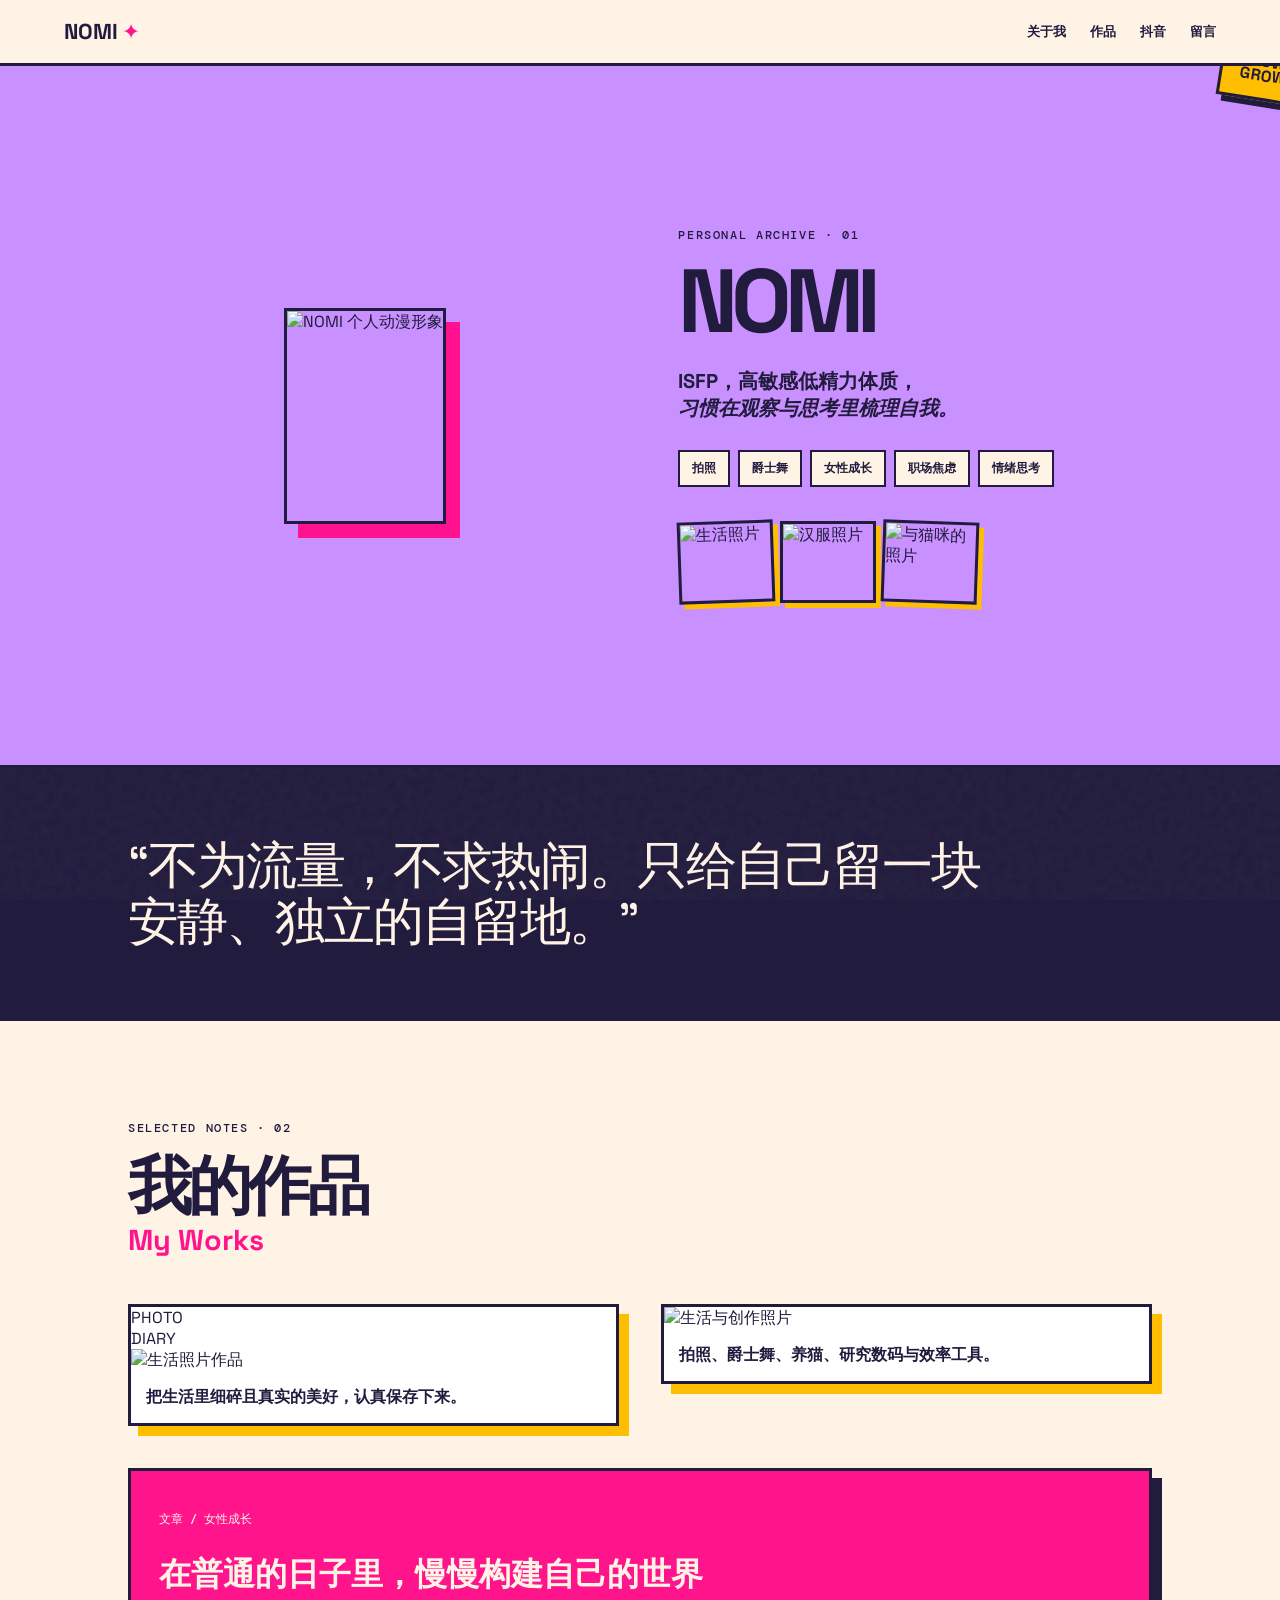
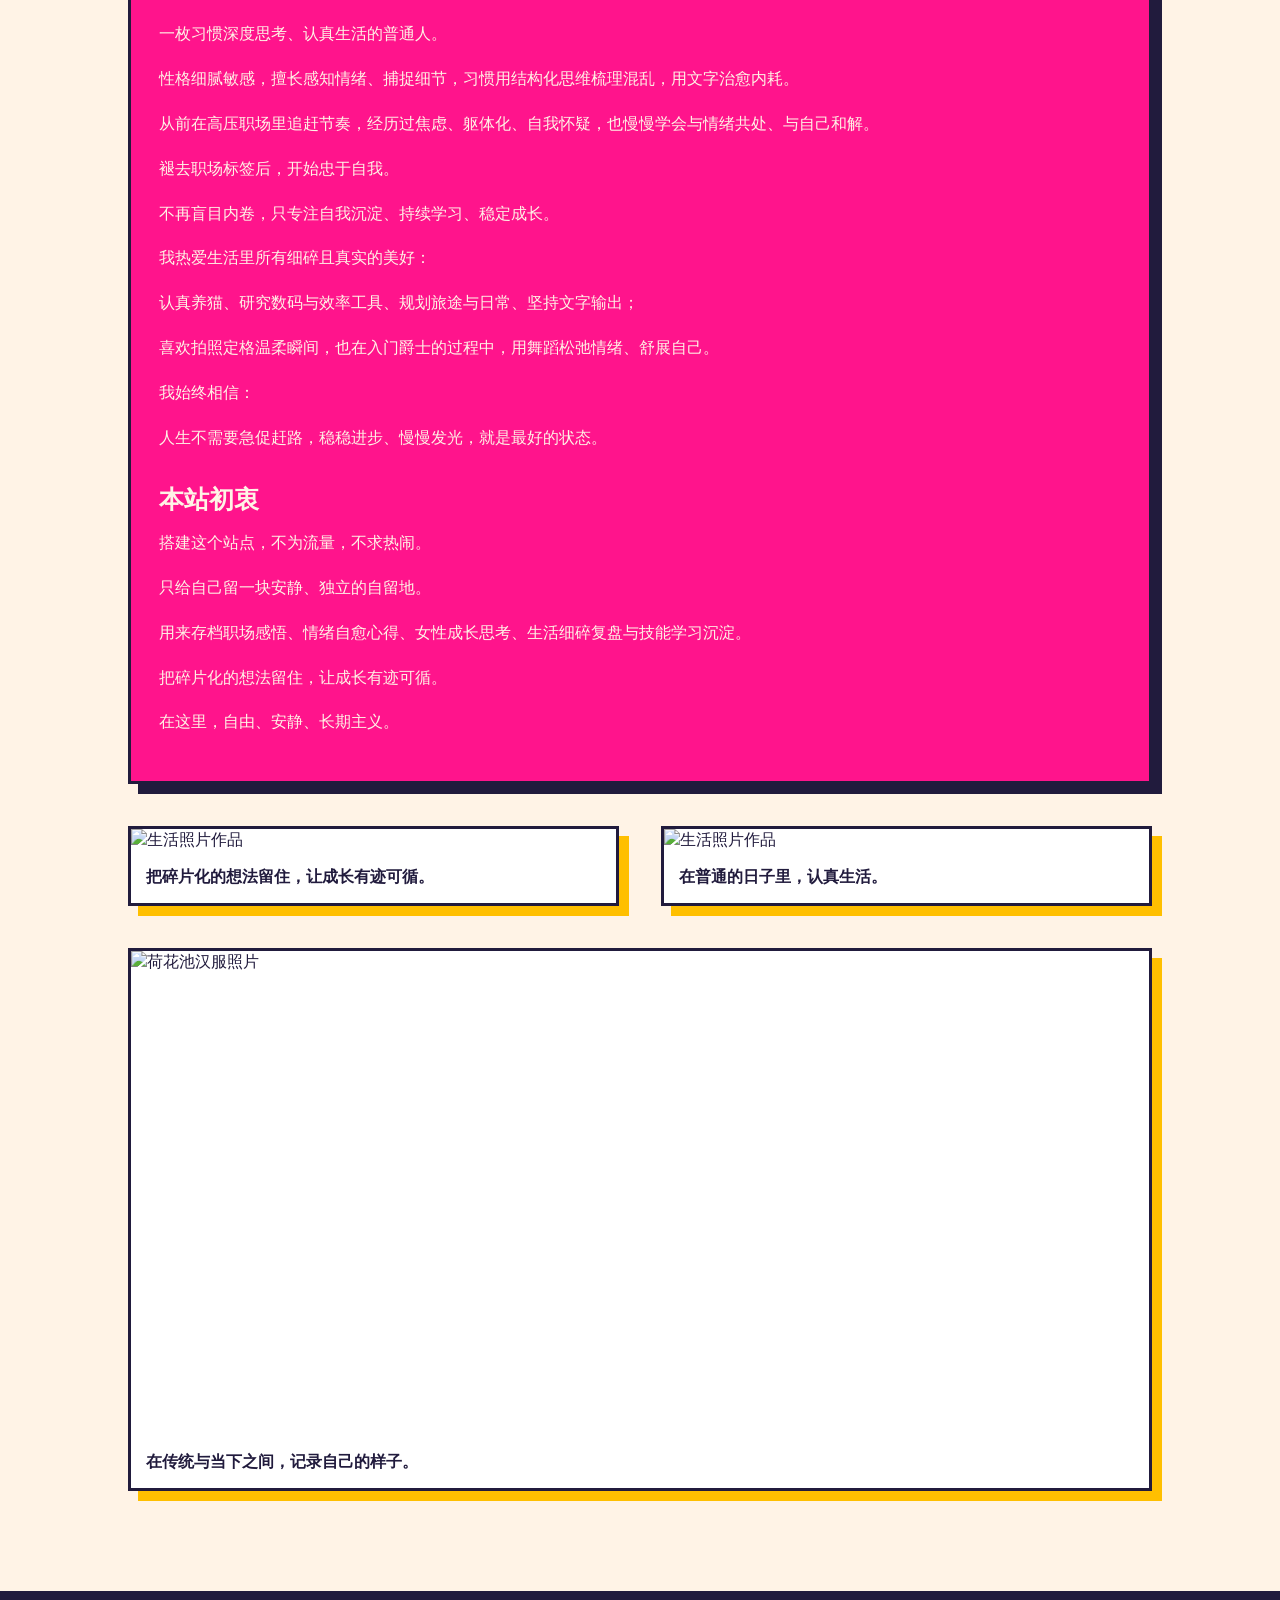
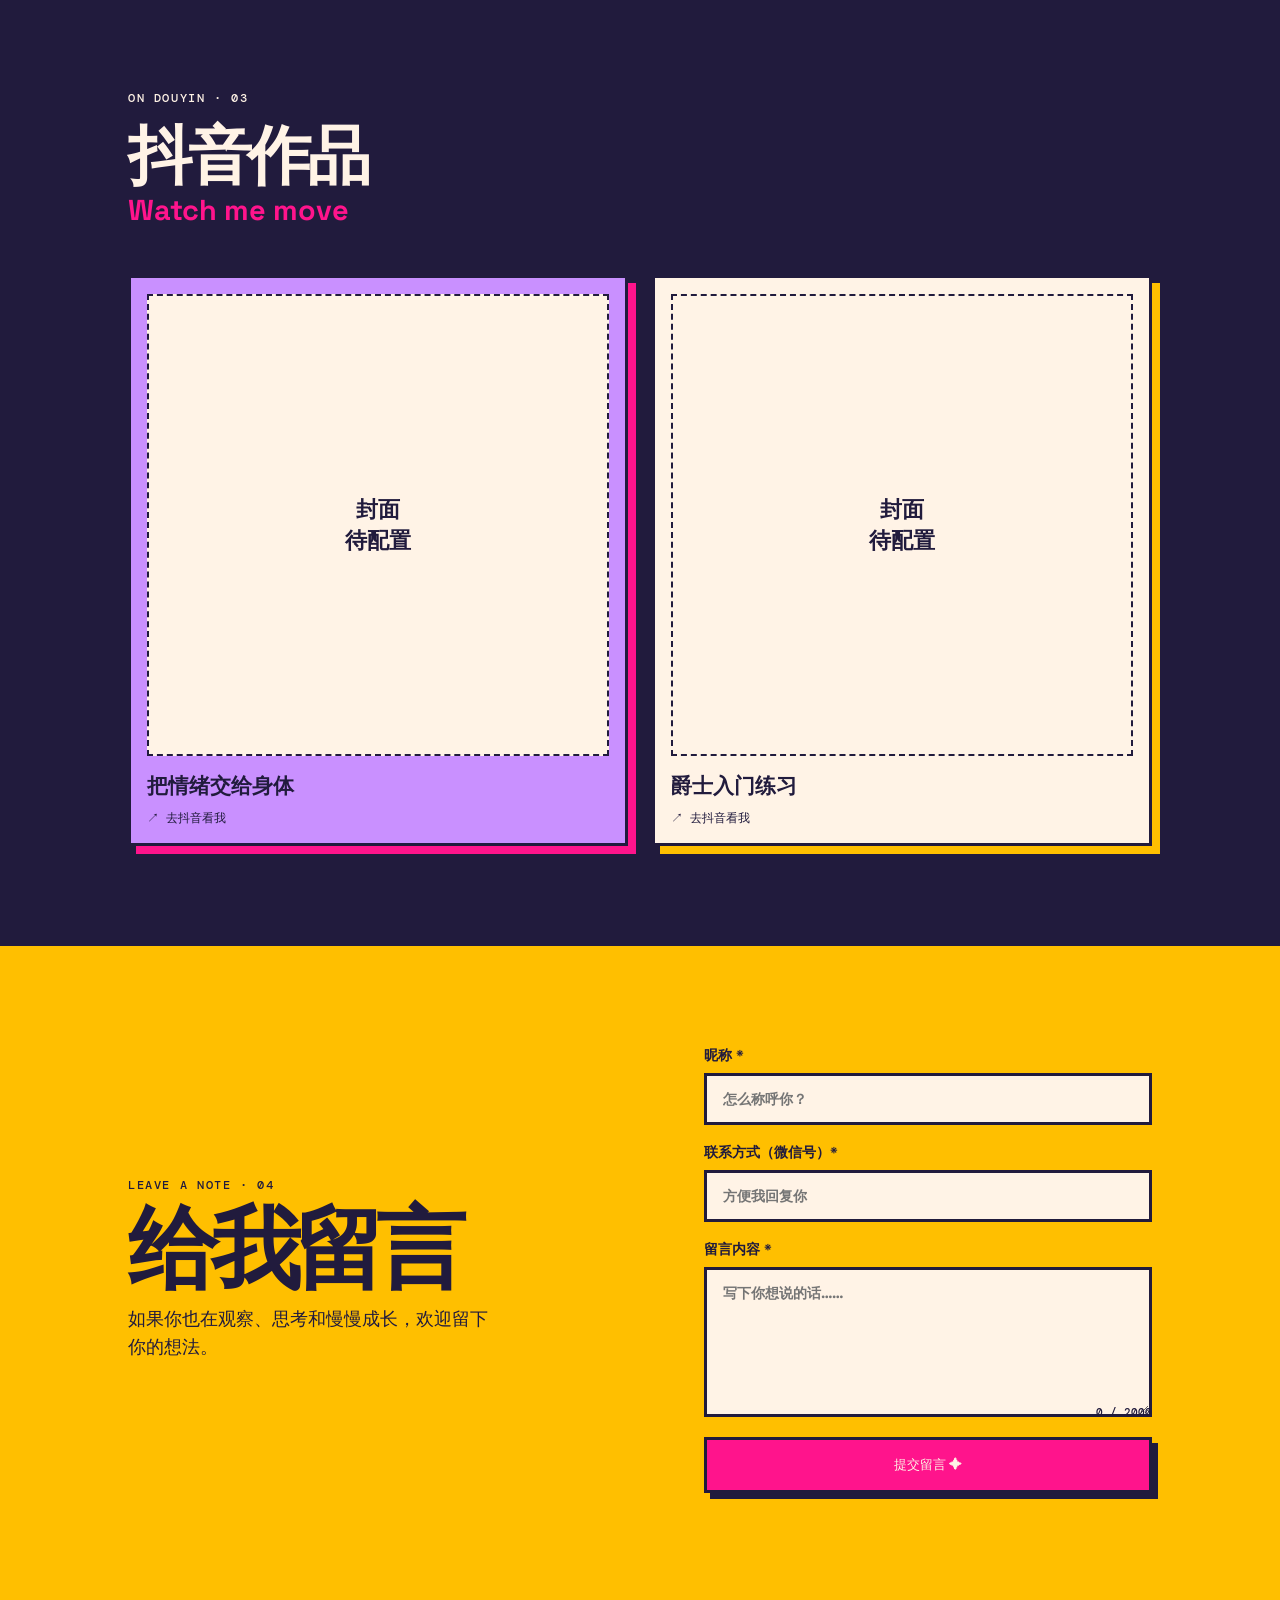
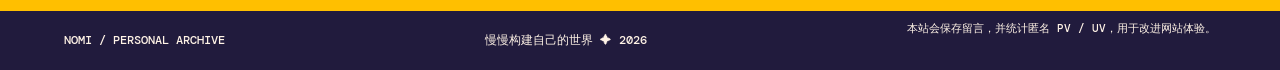
==== src/index.html @ 4211c1fb "feat: complete NOMI site MVP and Supabase dashboard" ====
<!doctype html><html lang="zh-CN"><head><meta charset="UTF-8"><meta name="viewport" content="width=device-width,initial-scale=1"><title>NOMI · 慢慢构建自己的世界</title><meta name="description" content="NOMI 的个人作品与思考存档。"><link rel="stylesheet" href="./style.css"></head><body><div class="noise"></div><header class="topbar"><a class="logo" href="#top">NOMI<span>✦</span></a><nav><a href="#about">关于我</a><a href="#works">作品</a><a href="#douyin">抖音</a><a href="#contact">留言</a></nav></header><main id="top"><section class="hero" id="about"><div class="hero-art"><div class="burst">SLOW<br>GROW</div><img src="./assets/ip-nomi.jpg" alt="NOMI 个人动漫形象"></div><div class="hero-copy"><p class="eyebrow">PERSONAL ARCHIVE · 01</p><h1>NOMI</h1><p class="lead">ISFP，高敏感低精力体质，<br><em>习惯在观察与思考里梳理自我。</em></p><div class="chips"><span>拍照</span><span>爵士舞</span><span>女性成长</span><span>职场焦虑</span><span>情绪思考</span></div><div class="hero-collage"><img src="./assets/new-1.jpg" alt="生活照片"><img src="./assets/hero-photo-2.png" alt="汉服照片"><img src="./assets/new-3.jpg" loading="lazy" alt="与猫咪的照片"></div></div></section><section class="manifesto"><p>“不为流量，不求热闹。只给自己留一块安静、独立的自留地。”</p></section><section id="works" class="section"><div class="section-head"><p class="eyebrow">SELECTED NOTES · 02</p><h2>我的作品 <span>My Works</span></h2></div><div class="work-stream"><article class="photo-card"><div class="sticker">PHOTO<br>DIARY</div><img src="./assets/word-works/image1.jpeg" loading="lazy" loading="lazy" alt="生活照片作品"><p class="caption">把生活里细碎且真实的美好，认真保存下来。</p></article><article class="photo-card offset"><img src="./assets/word-works/image2.jpeg" loading="lazy" alt="生活与创作照片"><p class="caption">拍照、爵士舞、养猫、研究数码与效率工具。</p></article><article class="essay-card"><p class="essay-tag">文章 / 女性成长</p><h3>在普通的日子里，慢慢构建自己的世界</h3><p>一枚习惯深度思考、认真生活的普通人。</p><p>性格细腻敏感，擅长感知情绪、捕捉细节，习惯用结构化思维梳理混乱，用文字治愈内耗。</p><p>从前在高压职场里追赶节奏，经历过焦虑、躯体化、自我怀疑，也慢慢学会与情绪共处、与自己和解。</p><p>褪去职场标签后，开始忠于自我。</p><p>不再盲目内卷，只专注自我沉淀、持续学习、稳定成长。</p><p>我热爱生活里所有细碎且真实的美好：</p><p>认真养猫、研究数码与效率工具、规划旅途与日常、坚持文字输出；</p><p>喜欢拍照定格温柔瞬间，也在入门爵士的过程中，用舞蹈松弛情绪、舒展自己。</p><p>我始终相信：</p><p>人生不需要急促赶路，稳稳进步、慢慢发光，就是最好的状态。</p><h3 class="subheading">本站初衷</h3><p>搭建这个站点，不为流量，不求热闹。</p><p>只给自己留一块安静、独立的自留地。</p><p>用来存档职场感悟、情绪自愈心得、女性成长思考、生活细碎复盘与技能学习沉淀。</p><p>把碎片化的想法留住，让成长有迹可循。</p><p>在这里，自由、安静、长期主义。</p></article><article class="photo-card"><img src="./assets/word-works/image3.jpeg" alt="生活照片作品"><p class="caption">把碎片化的想法留住，让成长有迹可循。</p></article><article class="photo-card offset"><img src="./assets/word-works/image4.jpeg" alt="生活照片作品"><p class="caption">在普通的日子里，认真生活。</p></article><article class="photo-card full-photo"><img src="./assets/hanfu-lotus.jpg" loading="lazy" alt="荷花池汉服照片"><p class="caption">在传统与当下之间，记录自己的样子。</p></article></div></section><section id="douyin" class="section dark-section"><div class="section-head"><p class="eyebrow">ON DOUYIN · 03</p><h2>抖音作品 <span>Watch me move</span></h2></div><div class="douyin-grid"><a class="douyin-card" target="_blank" rel="noreferrer" href="https://www.douyin.com/user/MS4wLjABAAAA7CBclYMzZYaWXAc4nEXGgOgxKrZz8ZyP8JRMrBO0W92dmc6gz2c_M6yRT-xk51Pf?from_tab_name=main"><div class="douyin-placeholder">封面<br>待配置</div><b>把情绪交给身体</b><span>↗ 去抖音看我</span></a><a class="douyin-card pink" target="_blank" rel="noreferrer" href="https://www.douyin.com/user/MS4wLjABAAAA7CBclYMzZYaWXAc4nEXGgOgxKrZz8ZyP8JRMrBO0W92dmc6gz2c_M6yRT-xk51Pf?from_tab_name=main"><div class="douyin-placeholder">封面<br>待配置</div><b>爵士入门练习</b><span>↗ 去抖音看我</span></a></div></section><section id="contact" class="section contact"><div><p class="eyebrow">LEAVE A NOTE · 04</p><h2>给我留言</h2><p>如果你也在观察、思考和慢慢成长，欢迎留下你的想法。</p></div><form id="message-form" data-web3forms-key="63459677-7651-4aaa-8403-f41878eff39a" novalidate><label>昵称 *<input name="name" maxlength="30" required placeholder="怎么称呼你？"></label><label>联系方式（微信号）*<input name="wechat" maxlength="50" required placeholder="方便我回复你"></label><label>留言内容 *<textarea name="message" maxlength="2000" required placeholder="写下你想说的话……"></textarea><small><span id="count">0</span> / 2000</small></label><button type="submit">提交留言 <span>✦</span></button><p id="form-status" role="status" aria-live="polite"></p></form></section></main><footer><span>NOMI / PERSONAL ARCHIVE</span><span>慢慢构建自己的世界 ✦ 2026</span><small>本站会保存留言，并统计匿名 PV / UV，用于改进网站体验。</small></footer><script type="module" src="./app.js"></script></body></html>
---- src/style.css ----
@import url('https://fonts.googleapis.com/css2?family=DM+Mono:wght@400;500&family=Space+Grotesk:wght@400;500;700&display=swap');:root{--ink:#211b3d;--lav:#c990ff;--cream:#fff3e6;--pink:#ff148c;--yellow:#ffbf00;--line:3px solid var(--ink)}*{box-sizing:border-box}html{scroll-behavior:smooth}body{margin:0;background:var(--cream);color:var(--ink);font-family:'Space Grotesk',system-ui,sans-serif}.noise{position:fixed;inset:0;pointer-events:none;opacity:.05;background-image:url("data:image/svg+xml,%3Csvg viewBox='0 0 120 120' xmlns='http://www.w3.org/2000/svg'%3E%3Cfilter id='n'%3E%3CfeTurbulence type='fractalNoise' baseFrequency='.9' numOctaves='4' stitchTiles='stitch'/%3E%3C/filter%3E%3Crect width='100%25' height='100%25' filter='url(%23n)'/%3E%3C/svg%3E")}.topbar{position:sticky;top:0;z-index:5;display:flex;justify-content:space-between;align-items:center;padding:18px 5vw;background:var(--cream);border-bottom:var(--line)}.logo{font-weight:700;font-size:1.35rem;color:var(--ink);text-decoration:none}.logo span{color:var(--pink);margin-left:4px}.topbar nav{display:flex;gap:24px}.topbar nav a{color:var(--ink);text-decoration:none;font-size:.8rem;text-transform:uppercase;font-weight:700}.hero{position:relative;min-height:78vh;display:grid;grid-template-columns:minmax(280px,1fr) minmax(300px,1fr);gap:6vw;align-items:center;padding:8vw 10vw;background:var(--lav);border-bottom:var(--line);overflow:hidden}.hero-art{position:static;max-width:470px;margin:auto}.hero-art img{display:block;width:100%;aspect-ratio:3/4;object-fit:cover;border:var(--line);box-shadow:14px 14px 0 var(--pink);filter:saturate(1.05)}.burst{position:absolute;top:-28px;right:-28px;z-index:1;background:var(--yellow);border:var(--line);padding:14px 18px;font-weight:700;line-height:.9;transform:rotate(9deg);box-shadow:6px 6px 0 var(--ink)}.hero-copy{max-width:560px}.hero-copy h1{font-size:clamp(2.35rem,5vw,4.8rem)}.eyebrow{font:500 .72rem 'DM Mono',monospace;letter-spacing:.14em;margin:0 0 18px}.hero h1{font-size:clamp(3rem,7vw,6.5rem);line-height:.9;margin:0 0 26px;letter-spacing:-.08em}.hero h1 em{font-style:normal;color:var(--pink);text-shadow:3px 3px var(--ink)}.lead{font-size:1.25rem;font-weight:700}.hero-copy>p:not(.eyebrow):not(.lead){font-size:1.05rem;line-height:1.8;max-width:48ch}.chips{display:flex;flex-wrap:wrap;gap:8px;margin-top:28px}.chips span{padding:8px 12px;border:2px solid var(--ink);background:var(--cream);font-size:.78rem;font-weight:700}.manifesto{padding:70px 10vw;background:var(--ink);color:var(--cream);font-size:clamp(1.7rem,4vw,3.7rem);line-height:1.1;letter-spacing:-.04em}.manifesto p{max-width:900px;margin:0}.section{padding:100px 10vw}.section-head h2{font-size:clamp(2.3rem,5vw,5rem);line-height:1;margin:0 0 50px;letter-spacing:-.07em}.section-head h2 span{display:block;color:var(--pink);font-size:.45em;letter-spacing:0;margin-top:8px}.work-stream{display:grid;grid-template-columns:1fr 1fr;gap:42px;align-items:start}.photo-card,.essay-card{border:var(--line);background:#fff;box-shadow:10px 10px 0 var(--yellow)}.photo-card img{width:100%;display:block;max-height:620px;object-fit:cover}.caption{padding:15px;margin:0;font-weight:700}.essay-card{grid-column:1 / -1;padding:28px;background:var(--pink);color:var(--cream);box-shadow:10px 10px 0 var(--ink)}.essay-tag{font:500 .75rem 'DM Mono',monospace}.essay-card h3{font-size:2rem;line-height:1;margin:30px 0}.essay-card p:not(.essay-tag){line-height:1.8}.offset{grid-column:2}.dark-section{background:var(--ink);color:var(--cream)}.dark-section .section-head h2{color:var(--cream)}.douyin-grid{display:grid;grid-template-columns:repeat(2,1fr);gap:24px}.douyin-card{display:block;text-decoration:none;color:var(--ink);background:var(--lav);border:var(--line);padding:16px;box-shadow:8px 8px 0 var(--pink)}.douyin-card.pink{background:var(--cream);box-shadow:8px 8px 0 var(--yellow)}.douyin-card img{width:100%;aspect-ratio:1;object-fit:cover;display:block;border:2px solid var(--ink);margin-bottom:16px}.douyin-placeholder{aspect-ratio:1;display:grid;place-items:center;text-align:center;background:var(--cream);border:2px dashed var(--ink);margin-bottom:16px;font:700 1.4rem "DM Mono",monospace;color:var(--ink)}.douyin-card b,.douyin-card span{display:block}.douyin-card b{font-size:1.3rem}.douyin-card span{margin-top:10px;font:500 .75rem 'DM Mono',monospace}.contact{display:grid;grid-template-columns:1fr 1fr;gap:10vw;background:var(--yellow);align-items:center;min-height:620px}.contact h2{font-size:clamp(3rem,7vw,7rem);line-height:.85;letter-spacing:-.08em;margin:0}.contact p:not(.eyebrow){font-size:1.1rem;line-height:1.6;max-width:34ch}form{display:grid;gap:18px}label{font-weight:700;font-size:.9rem}input,textarea{display:block;width:100%;margin-top:8px;border:var(--line);padding:14px 16px;background:var(--cream);color:var(--ink);font:inherit}textarea{min-height:150px;resize:vertical}small{display:block;text-align:right;margin-top:-12px;font:500 .7rem 'DM Mono',monospace}button{border:var(--line);background:var(--pink);color:var(--cream);padding:16px;font:700 1rem inherit;cursor:pointer;box-shadow:6px 6px 0 var(--ink)}button:disabled{opacity:.6;cursor:wait}#form-status{font-weight:700;margin:0}footer{display:flex;justify-content:space-between;gap:20px;flex-wrap:wrap;padding:22px 5vw;background:var(--ink);color:var(--cream);font:500 .72rem 'DM Mono',monospace}@media(max-width:720px){.topbar{padding:14px 5vw}.topbar nav{gap:10px}.topbar nav a{font-size:.62rem}.hero{grid-template-columns:42% 1fr;gap:5vw;padding:22vw 6vw 18vw;align-items:start}.hero-art img{box-shadow:7px 7px 0 var(--pink)}.burst{font-size:.65rem;top:-16px;right:-16px;padding:9px}.hero h1{font-size:clamp(2.1rem,9vw,3.6rem)}.hero-copy .lead{font-size:1rem}.hero-copy>p:not(.eyebrow):not(.lead){font-size:.84rem;line-height:1.6}.chips{gap:5px;margin-top:16px}.chips span{padding:5px 7px;font-size:.62rem}.manifesto,.section{padding:68px 6vw}.work-stream{grid-template-columns:1fr;gap:28px}.offset{grid-column:auto}.essay-card h3{font-size:1.7rem}.douyin-grid{gap:14px}.douyin-card{padding:10px}.douyin-card b{font-size:1rem}.contact{grid-template-columns:1fr;gap:42px}footer{display:block;line-height:2}footer small{display:block;width:100%;opacity:.7}}.essay-card .subheading{font-size:1.55rem;margin:36px 0 12px}.full-photo,.ip-photo{grid-column:1 / -1}.full-photo img{max-height:none;aspect-ratio:2.1;object-fit:cover}.ip-photo{max-width:680px;justify-self:center}.ip-photo img{max-height:760px;object-fit:cover}@media(max-width:720px){.full-photo,.ip-photo{grid-column:auto}.full-photo img{aspect-ratio:auto}.ip-photo{max-width:none}}.hero-collage{position:static;width:300px;height:92px;z-index:3;display:flex;gap:6px;align-items:flex-end;margin-top:24px}.hero-collage img{position:static;width:96px;height:82px;flex:0 0 96px;object-fit:cover;border:3px solid var(--ink);box-shadow:5px 5px 0 var(--yellow)}.hero-collage img:nth-child(1){transform:rotate(-2deg)}.hero-collage img:nth-child(2){transform:rotate(0deg)}.hero-collage img:nth-child(3){transform:rotate(2deg)}@media(max-width:720px){.hero-collage{width:100%;transform:none;transform-origin:top left}.essay-card{grid-column:auto}}
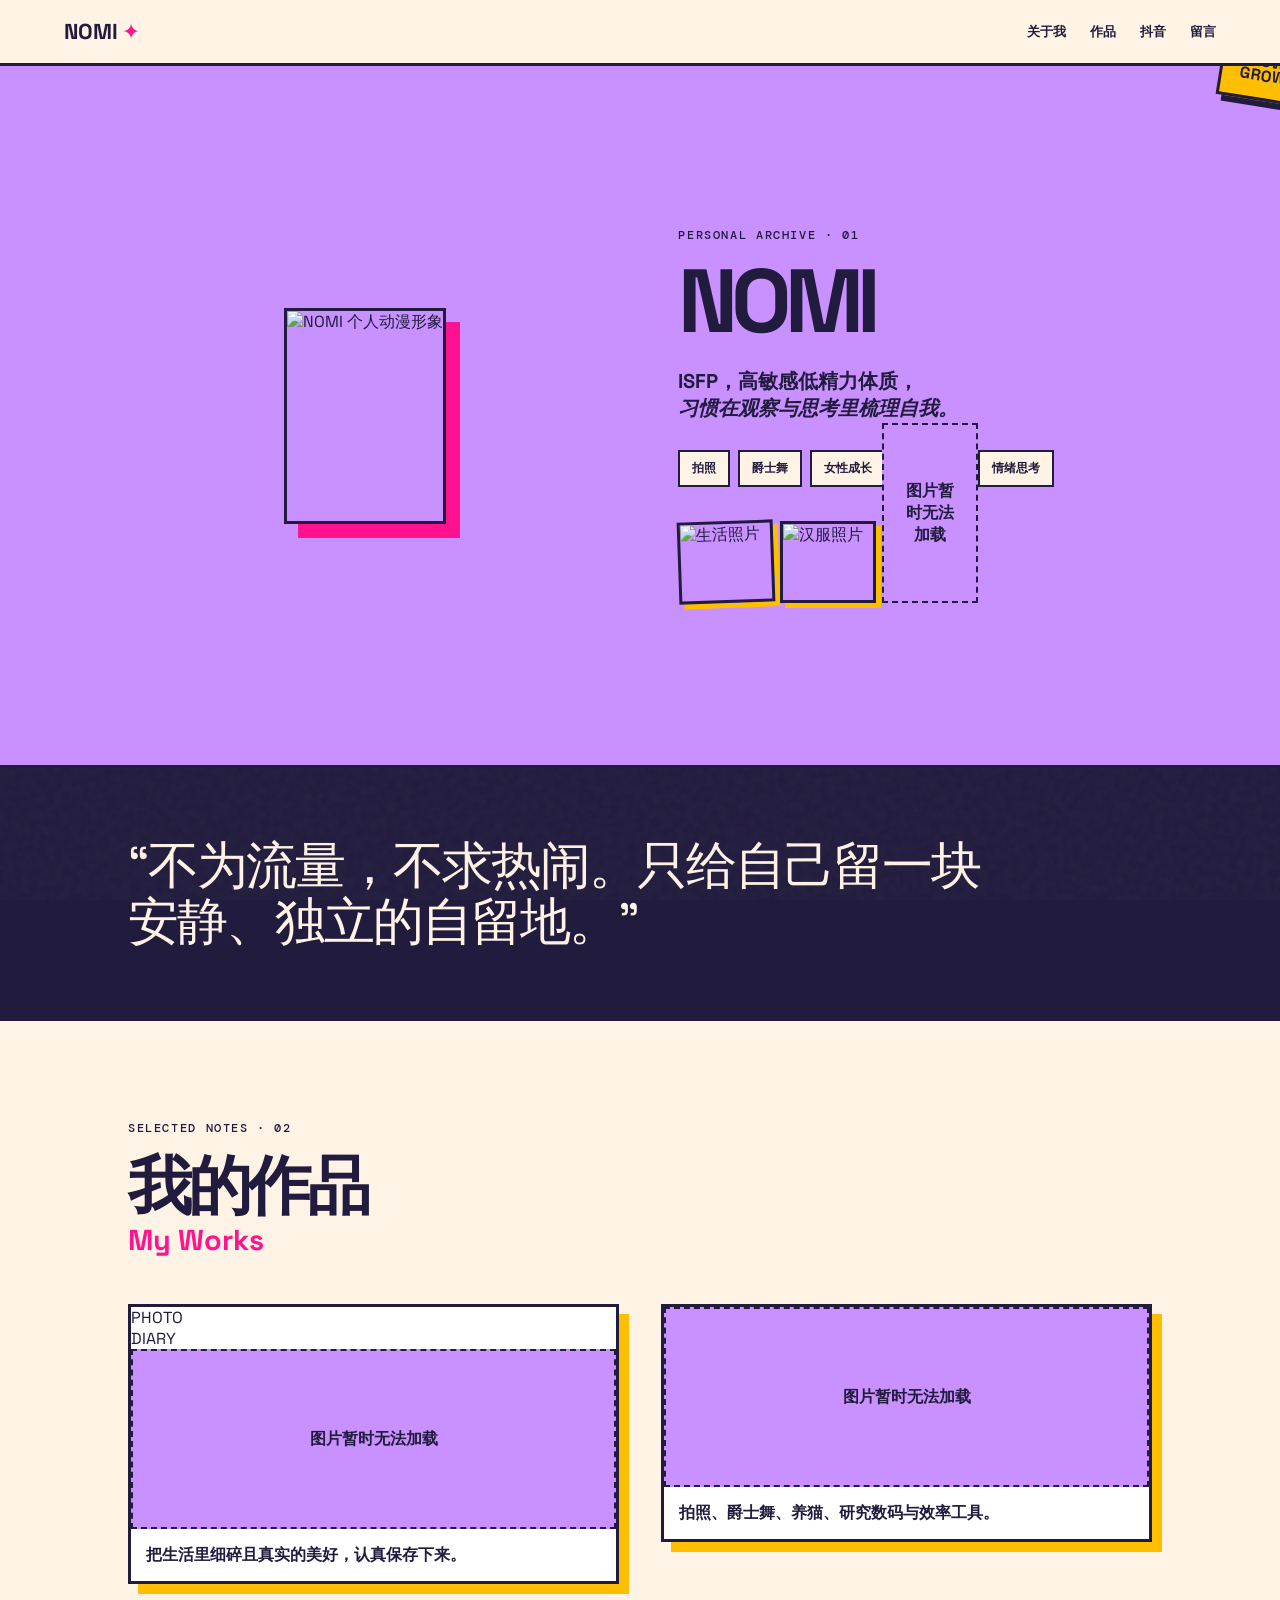
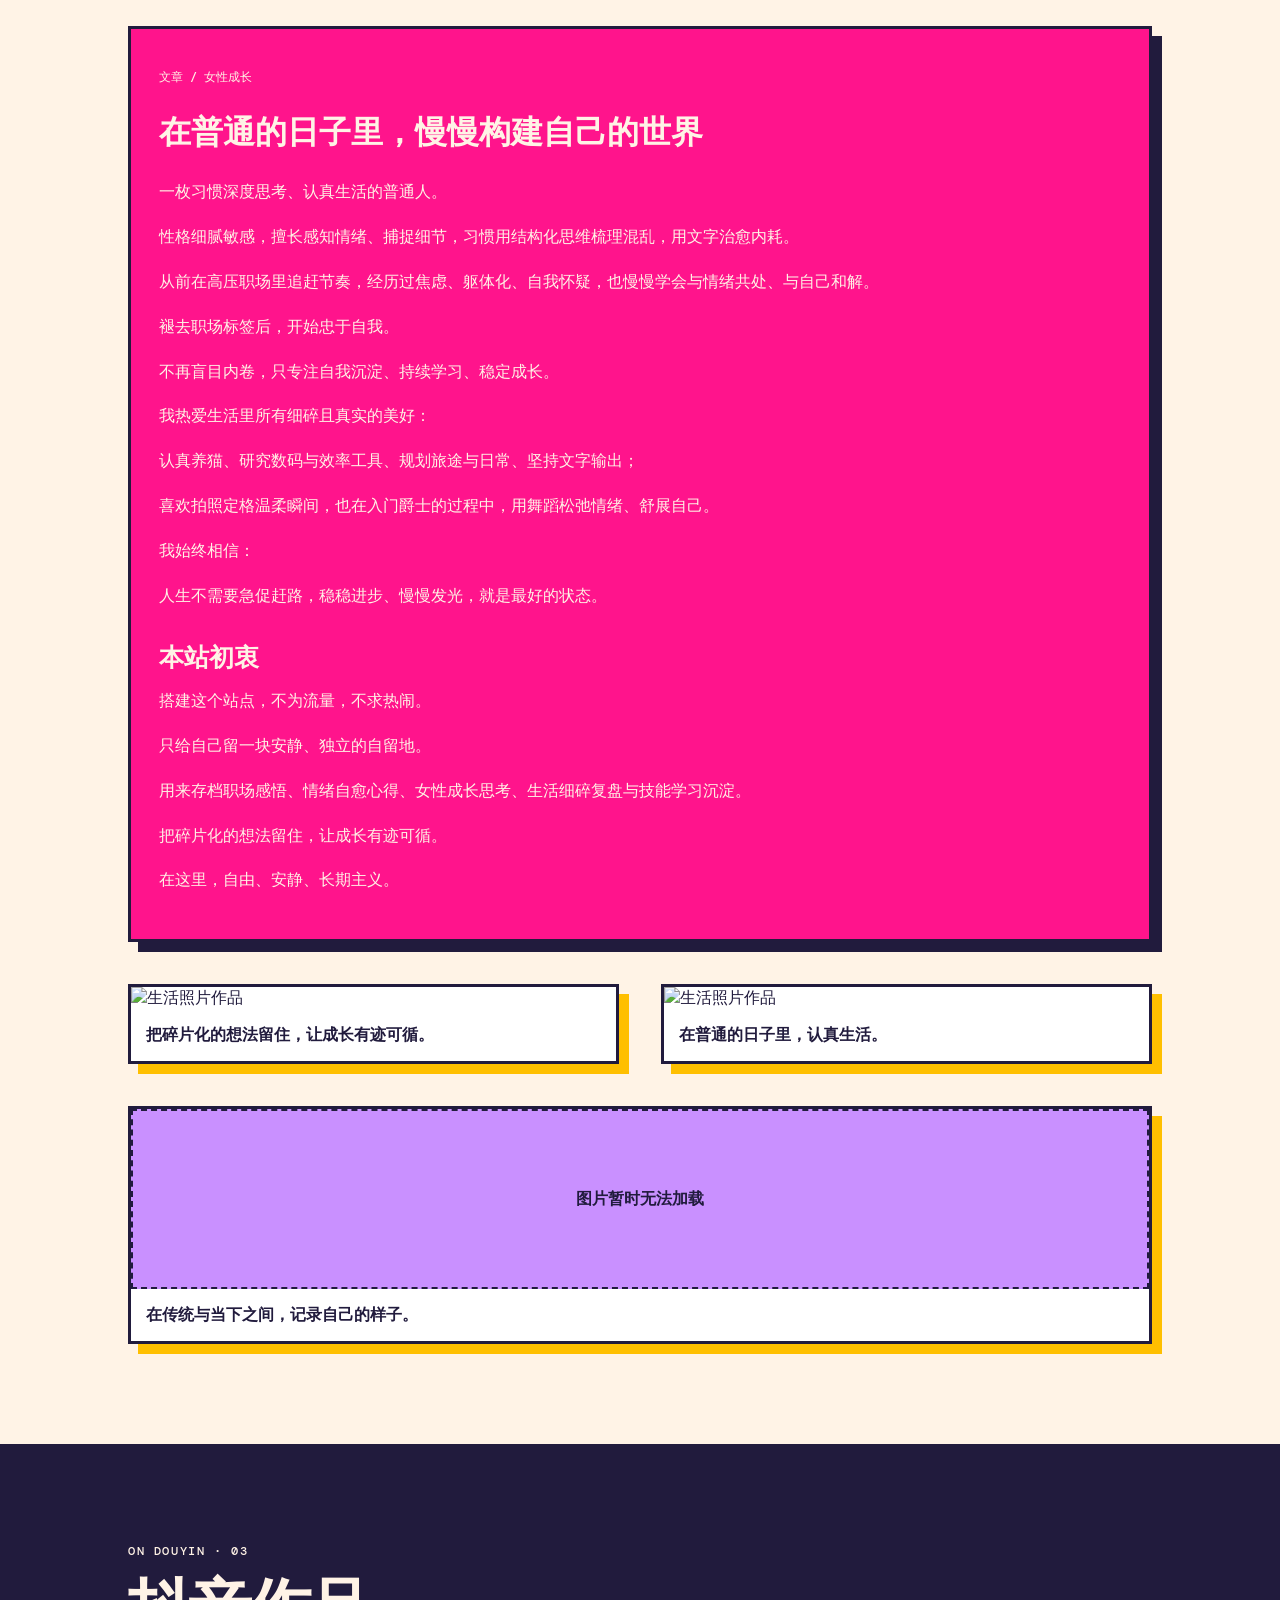
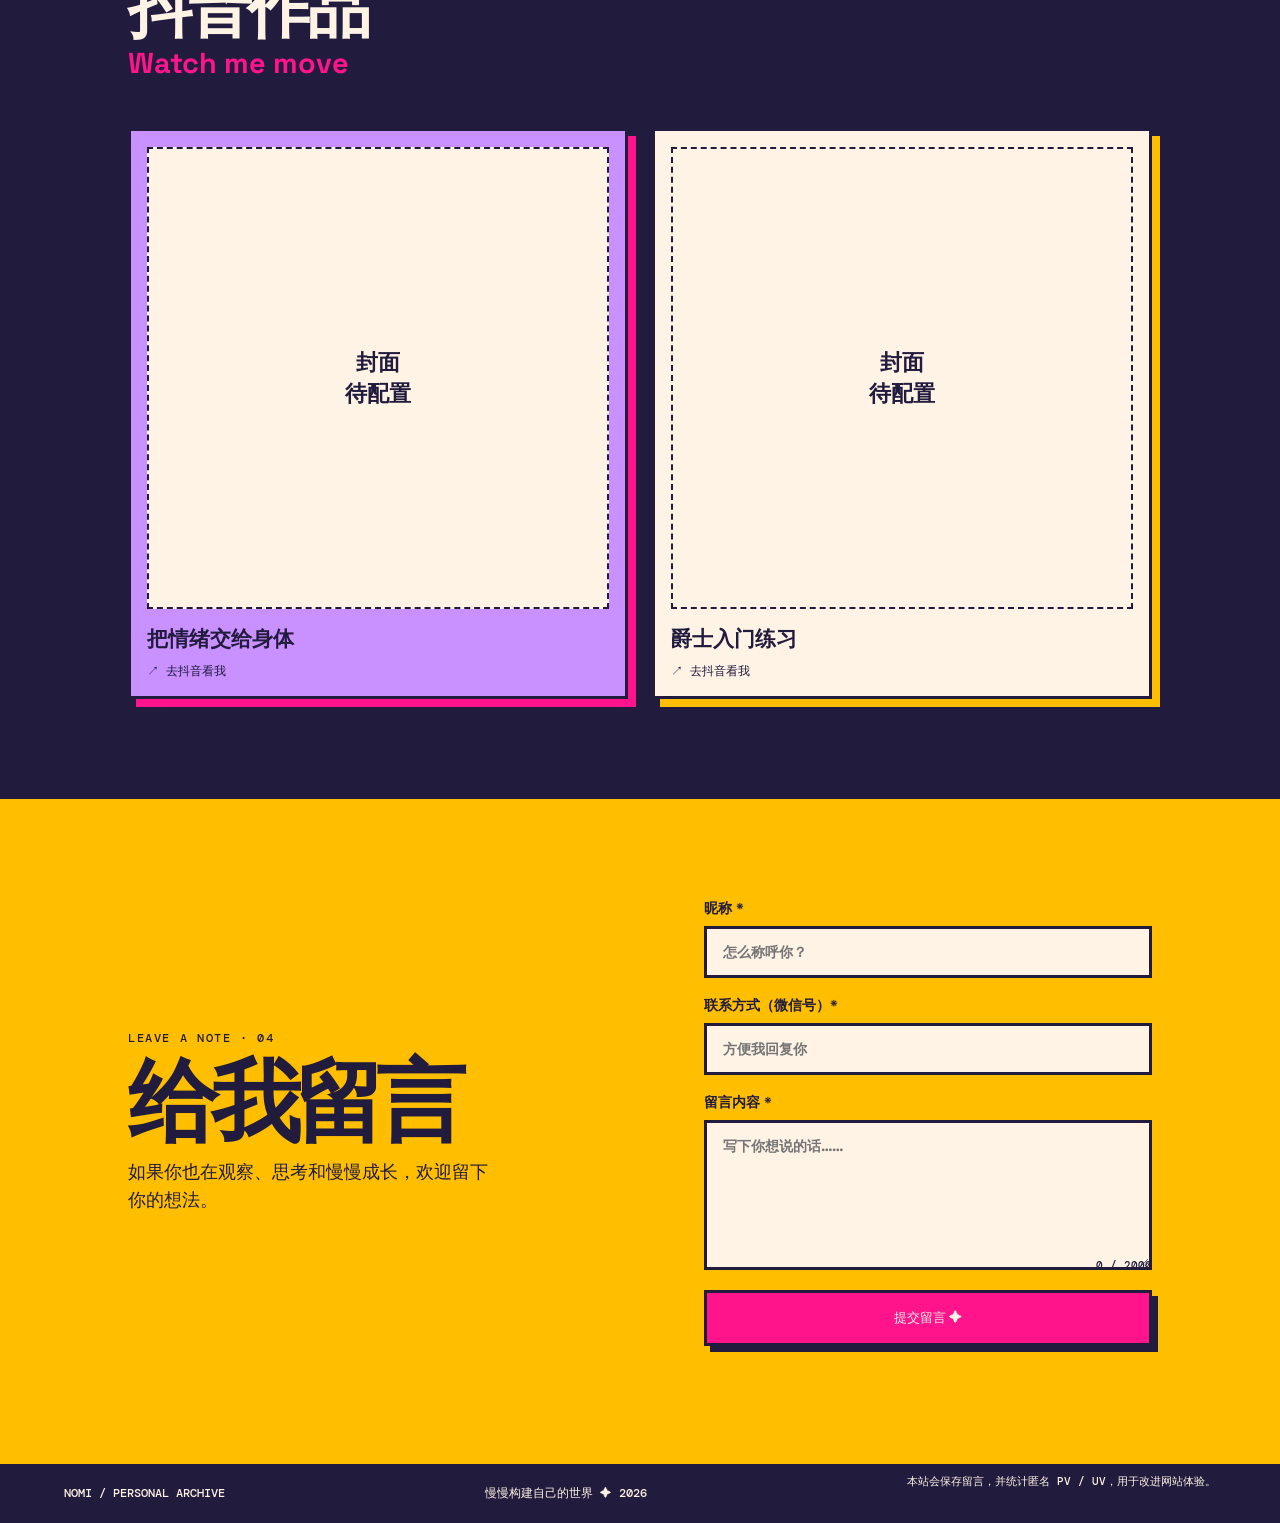
==== commit c5122c6c: "merge: deliver v0.3 stability improvements" ====
--- a/src/index.html
+++ b/src/index.html
@@ -1 +1 @@
-<!doctype html><html lang="zh-CN"><head><meta charset="UTF-8"><meta name="viewport" content="width=device-width,initial-scale=1"><title>NOMI · 慢慢构建自己的世界</title><meta name="description" content="NOMI 的个人作品与思考存档。"><link rel="stylesheet" href="./style.css"></head><body><div class="noise"></div><header class="topbar"><a class="logo" href="#top">NOMI<span>✦</span></a><nav><a href="#about">关于我</a><a href="#works">作品</a><a href="#douyin">抖音</a><a href="#contact">留言</a></nav></header><main id="top"><section class="hero" id="about"><div class="hero-art"><div class="burst">SLOW<br>GROW</div><img src="./assets/ip-nomi.jpg" alt="NOMI 个人动漫形象"></div><div class="hero-copy"><p class="eyebrow">PERSONAL ARCHIVE · 01</p><h1>NOMI</h1><p class="lead">ISFP，高敏感低精力体质，<br><em>习惯在观察与思考里梳理自我。</em></p><div class="chips"><span>拍照</span><span>爵士舞</span><span>女性成长</span><span>职场焦虑</span><span>情绪思考</span></div><div class="hero-collage"><img src="./assets/new-1.jpg" alt="生活照片"><img src="./assets/hero-photo-2.png" alt="汉服照片"><img src="./assets/new-3.jpg" loading="lazy" alt="与猫咪的照片"></div></div></section><section class="manifesto"><p>“不为流量，不求热闹。只给自己留一块安静、独立的自留地。”</p></section><section id="works" class="section"><div class="section-head"><p class="eyebrow">SELECTED NOTES · 02</p><h2>我的作品 <span>My Works</span></h2></div><div class="work-stream"><article class="photo-card"><div class="sticker">PHOTO<br>DIARY</div><img src="./assets/word-works/image1.jpeg" loading="lazy" loading="lazy" alt="生活照片作品"><p class="caption">把生活里细碎且真实的美好，认真保存下来。</p></article><article class="photo-card offset"><img src="./assets/word-works/image2.jpeg" loading="lazy" alt="生活与创作照片"><p class="caption">拍照、爵士舞、养猫、研究数码与效率工具。</p></article><article class="essay-card"><p class="essay-tag">文章 / 女性成长</p><h3>在普通的日子里，慢慢构建自己的世界</h3><p>一枚习惯深度思考、认真生活的普通人。</p><p>性格细腻敏感，擅长感知情绪、捕捉细节，习惯用结构化思维梳理混乱，用文字治愈内耗。</p><p>从前在高压职场里追赶节奏，经历过焦虑、躯体化、自我怀疑，也慢慢学会与情绪共处、与自己和解。</p><p>褪去职场标签后，开始忠于自我。</p><p>不再盲目内卷，只专注自我沉淀、持续学习、稳定成长。</p><p>我热爱生活里所有细碎且真实的美好：</p><p>认真养猫、研究数码与效率工具、规划旅途与日常、坚持文字输出；</p><p>喜欢拍照定格温柔瞬间，也在入门爵士的过程中，用舞蹈松弛情绪、舒展自己。</p><p>我始终相信：</p><p>人生不需要急促赶路，稳稳进步、慢慢发光，就是最好的状态。</p><h3 class="subheading">本站初衷</h3><p>搭建这个站点，不为流量，不求热闹。</p><p>只给自己留一块安静、独立的自留地。</p><p>用来存档职场感悟、情绪自愈心得、女性成长思考、生活细碎复盘与技能学习沉淀。</p><p>把碎片化的想法留住，让成长有迹可循。</p><p>在这里，自由、安静、长期主义。</p></article><article class="photo-card"><img src="./assets/word-works/image3.jpeg" alt="生活照片作品"><p class="caption">把碎片化的想法留住，让成长有迹可循。</p></article><article class="photo-card offset"><img src="./assets/word-works/image4.jpeg" alt="生活照片作品"><p class="caption">在普通的日子里，认真生活。</p></article><article class="photo-card full-photo"><img src="./assets/hanfu-lotus.jpg" loading="lazy" alt="荷花池汉服照片"><p class="caption">在传统与当下之间，记录自己的样子。</p></article></div></section><section id="douyin" class="section dark-section"><div class="section-head"><p class="eyebrow">ON DOUYIN · 03</p><h2>抖音作品 <span>Watch me move</span></h2></div><div class="douyin-grid"><a class="douyin-card" target="_blank" rel="noreferrer" href="https://www.douyin.com/user/MS4wLjABAAAA7CBclYMzZYaWXAc4nEXGgOgxKrZz8ZyP8JRMrBO0W92dmc6gz2c_M6yRT-xk51Pf?from_tab_name=main"><div class="douyin-placeholder">封面<br>待配置</div><b>把情绪交给身体</b><span>↗ 去抖音看我</span></a><a class="douyin-card pink" target="_blank" rel="noreferrer" href="https://www.douyin.com/user/MS4wLjABAAAA7CBclYMzZYaWXAc4nEXGgOgxKrZz8ZyP8JRMrBO0W92dmc6gz2c_M6yRT-xk51Pf?from_tab_name=main"><div class="douyin-placeholder">封面<br>待配置</div><b>爵士入门练习</b><span>↗ 去抖音看我</span></a></div></section><section id="contact" class="section contact"><div><p class="eyebrow">LEAVE A NOTE · 04</p><h2>给我留言</h2><p>如果你也在观察、思考和慢慢成长，欢迎留下你的想法。</p></div><form id="message-form" data-web3forms-key="63459677-7651-4aaa-8403-f41878eff39a" novalidate><label>昵称 *<input name="name" maxlength="30" required placeholder="怎么称呼你？"></label><label>联系方式（微信号）*<input name="wechat" maxlength="50" required placeholder="方便我回复你"></label><label>留言内容 *<textarea name="message" maxlength="2000" required placeholder="写下你想说的话……"></textarea><small><span id="count">0</span> / 2000</small></label><button type="submit">提交留言 <span>✦</span></button><p id="form-status" role="status" aria-live="polite"></p></form></section></main><footer><span>NOMI / PERSONAL ARCHIVE</span><span>慢慢构建自己的世界 ✦ 2026</span><small>本站会保存留言，并统计匿名 PV / UV，用于改进网站体验。</small></footer><script type="module" src="./app.js"></script></body></html>+<!doctype html><html lang="zh-CN"><head><meta charset="UTF-8"><meta name="viewport" content="width=device-width,initial-scale=1"><title>NOMI · 慢慢构建自己的世界</title><meta name="description" content="NOMI 的个人作品与思考存档。"><link rel="stylesheet" href="./style.css"></head><body><a class="skip-link" href="#top">跳到主要内容</a><div class="noise"></div><header class="topbar"><a class="logo" href="#top">NOMI<span>✦</span></a><nav><a href="#about">关于我</a><a href="#works">作品</a><a href="#douyin">抖音</a><a href="#contact">留言</a></nav></header><main id="top" tabindex="-1"><section class="hero" id="about"><div class="hero-art"><div class="burst">SLOW<br>GROW</div><img src="./assets/ip-nomi.jpg" alt="NOMI 个人动漫形象"></div><div class="hero-copy"><p class="eyebrow">PERSONAL ARCHIVE · 01</p><h1>NOMI</h1><p class="lead">ISFP，高敏感低精力体质，<br><em>习惯在观察与思考里梳理自我。</em></p><div class="chips"><span>拍照</span><span>爵士舞</span><span>女性成长</span><span>职场焦虑</span><span>情绪思考</span></div><div class="hero-collage"><img src="./assets/new-1.jpg" alt="生活照片"><img src="./assets/hero-photo-2.png" alt="汉服照片"><img src="./assets/new-3.jpg" loading="lazy" alt="与猫咪的照片"></div></div></section><section class="manifesto"><p>“不为流量，不求热闹。只给自己留一块安静、独立的自留地。”</p></section><section id="works" class="section"><div class="section-head"><p class="eyebrow">SELECTED NOTES · 02</p><h2>我的作品 <span>My Works</span></h2></div><div class="work-stream"><article class="photo-card"><div class="sticker">PHOTO<br>DIARY</div><img src="./assets/word-works/image1.jpeg" loading="lazy" loading="lazy" alt="生活照片作品"><p class="caption">把生活里细碎且真实的美好，认真保存下来。</p></article><article class="photo-card offset"><img src="./assets/word-works/image2.jpeg" loading="lazy" alt="生活与创作照片"><p class="caption">拍照、爵士舞、养猫、研究数码与效率工具。</p></article><article class="essay-card"><p class="essay-tag">文章 / 女性成长</p><h3>在普通的日子里，慢慢构建自己的世界</h3><p>一枚习惯深度思考、认真生活的普通人。</p><p>性格细腻敏感，擅长感知情绪、捕捉细节，习惯用结构化思维梳理混乱，用文字治愈内耗。</p><p>从前在高压职场里追赶节奏，经历过焦虑、躯体化、自我怀疑，也慢慢学会与情绪共处、与自己和解。</p><p>褪去职场标签后，开始忠于自我。</p><p>不再盲目内卷，只专注自我沉淀、持续学习、稳定成长。</p><p>我热爱生活里所有细碎且真实的美好：</p><p>认真养猫、研究数码与效率工具、规划旅途与日常、坚持文字输出；</p><p>喜欢拍照定格温柔瞬间，也在入门爵士的过程中，用舞蹈松弛情绪、舒展自己。</p><p>我始终相信：</p><p>人生不需要急促赶路，稳稳进步、慢慢发光，就是最好的状态。</p><h3 class="subheading">本站初衷</h3><p>搭建这个站点，不为流量，不求热闹。</p><p>只给自己留一块安静、独立的自留地。</p><p>用来存档职场感悟、情绪自愈心得、女性成长思考、生活细碎复盘与技能学习沉淀。</p><p>把碎片化的想法留住，让成长有迹可循。</p><p>在这里，自由、安静、长期主义。</p></article><article class="photo-card"><img src="./assets/word-works/image3.jpeg" alt="生活照片作品"><p class="caption">把碎片化的想法留住，让成长有迹可循。</p></article><article class="photo-card offset"><img src="./assets/word-works/image4.jpeg" alt="生活照片作品"><p class="caption">在普通的日子里，认真生活。</p></article><article class="photo-card full-photo"><img src="./assets/hanfu-lotus.jpg" loading="lazy" alt="荷花池汉服照片"><p class="caption">在传统与当下之间，记录自己的样子。</p></article></div></section><section id="douyin" class="section dark-section"><div class="section-head"><p class="eyebrow">ON DOUYIN · 03</p><h2>抖音作品 <span>Watch me move</span></h2></div><div class="douyin-grid"><a class="douyin-card" target="_blank" rel="noreferrer" href="https://www.douyin.com/user/MS4wLjABAAAA7CBclYMzZYaWXAc4nEXGgOgxKrZz8ZyP8JRMrBO0W92dmc6gz2c_M6yRT-xk51Pf?from_tab_name=main"><div class="douyin-placeholder">封面<br>待配置</div><b>把情绪交给身体</b><span>↗ 去抖音看我</span></a><a class="douyin-card pink" target="_blank" rel="noreferrer" href="https://www.douyin.com/user/MS4wLjABAAAA7CBclYMzZYaWXAc4nEXGgOgxKrZz8ZyP8JRMrBO0W92dmc6gz2c_M6yRT-xk51Pf?from_tab_name=main"><div class="douyin-placeholder">封面<br>待配置</div><b>爵士入门练习</b><span>↗ 去抖音看我</span></a></div></section><section id="contact" class="section contact"><div><p class="eyebrow">LEAVE A NOTE · 04</p><h2>给我留言</h2><p>如果你也在观察、思考和慢慢成长，欢迎留下你的想法。</p></div><form id="message-form" data-web3forms-key="63459677-7651-4aaa-8403-f41878eff39a" novalidate><label>昵称 *<input name="name" maxlength="30" required placeholder="怎么称呼你？"></label><label>联系方式（微信号）*<input name="wechat" maxlength="50" required placeholder="方便我回复你"></label><label>留言内容 *<textarea name="message" maxlength="2000" required placeholder="写下你想说的话……"></textarea><small><span id="count">0</span> / 2000</small></label><button type="submit">提交留言 <span>✦</span></button><p id="form-status" role="status" aria-live="polite"></p></form></section></main><footer><span>NOMI / PERSONAL ARCHIVE</span><span>慢慢构建自己的世界 ✦ 2026</span><small>本站会保存留言，并统计匿名 PV / UV，用于改进网站体验。</small></footer><script type="module" src="./app.js"></script></body></html>
--- a/src/style.css
+++ b/src/style.css
@@ -1 +1 @@
-@import url('https://fonts.googleapis.com/css2?family=DM+Mono:wght@400;500&family=Space+Grotesk:wght@400;500;700&display=swap');:root{--ink:#211b3d;--lav:#c990ff;--cream:#fff3e6;--pink:#ff148c;--yellow:#ffbf00;--line:3px solid var(--ink)}*{box-sizing:border-box}html{scroll-behavior:smooth}body{margin:0;background:var(--cream);color:var(--ink);font-family:'Space Grotesk',system-ui,sans-serif}.noise{position:fixed;inset:0;pointer-events:none;opacity:.05;background-image:url("data:image/svg+xml,%3Csvg viewBox='0 0 120 120' xmlns='http://www.w3.org/2000/svg'%3E%3Cfilter id='n'%3E%3CfeTurbulence type='fractalNoise' baseFrequency='.9' numOctaves='4' stitchTiles='stitch'/%3E%3C/filter%3E%3Crect width='100%25' height='100%25' filter='url(%23n)'/%3E%3C/svg%3E")}.topbar{position:sticky;top:0;z-index:5;display:flex;justify-content:space-between;align-items:center;padding:18px 5vw;background:var(--cream);border-bottom:var(--line)}.logo{font-weight:700;font-size:1.35rem;color:var(--ink);text-decoration:none}.logo span{color:var(--pink);margin-left:4px}.topbar nav{display:flex;gap:24px}.topbar nav a{color:var(--ink);text-decoration:none;font-size:.8rem;text-transform:uppercase;font-weight:700}.hero{position:relative;min-height:78vh;display:grid;grid-template-columns:minmax(280px,1fr) minmax(300px,1fr);gap:6vw;align-items:center;padding:8vw 10vw;background:var(--lav);border-bottom:var(--line);overflow:hidden}.hero-art{position:static;max-width:470px;margin:auto}.hero-art img{display:block;width:100%;aspect-ratio:3/4;object-fit:cover;border:var(--line);box-shadow:14px 14px 0 var(--pink);filter:saturate(1.05)}.burst{position:absolute;top:-28px;right:-28px;z-index:1;background:var(--yellow);border:var(--line);padding:14px 18px;font-weight:700;line-height:.9;transform:rotate(9deg);box-shadow:6px 6px 0 var(--ink)}.hero-copy{max-width:560px}.hero-copy h1{font-size:clamp(2.35rem,5vw,4.8rem)}.eyebrow{font:500 .72rem 'DM Mono',monospace;letter-spacing:.14em;margin:0 0 18px}.hero h1{font-size:clamp(3rem,7vw,6.5rem);line-height:.9;margin:0 0 26px;letter-spacing:-.08em}.hero h1 em{font-style:normal;color:var(--pink);text-shadow:3px 3px var(--ink)}.lead{font-size:1.25rem;font-weight:700}.hero-copy>p:not(.eyebrow):not(.lead){font-size:1.05rem;line-height:1.8;max-width:48ch}.chips{display:flex;flex-wrap:wrap;gap:8px;margin-top:28px}.chips span{padding:8px 12px;border:2px solid var(--ink);background:var(--cream);font-size:.78rem;font-weight:700}.manifesto{padding:70px 10vw;background:var(--ink);color:var(--cream);font-size:clamp(1.7rem,4vw,3.7rem);line-height:1.1;letter-spacing:-.04em}.manifesto p{max-width:900px;margin:0}.section{padding:100px 10vw}.section-head h2{font-size:clamp(2.3rem,5vw,5rem);line-height:1;margin:0 0 50px;letter-spacing:-.07em}.section-head h2 span{display:block;color:var(--pink);font-size:.45em;letter-spacing:0;margin-top:8px}.work-stream{display:grid;grid-template-columns:1fr 1fr;gap:42px;align-items:start}.photo-card,.essay-card{border:var(--line);background:#fff;box-shadow:10px 10px 0 var(--yellow)}.photo-card img{width:100%;display:block;max-height:620px;object-fit:cover}.caption{padding:15px;margin:0;font-weight:700}.essay-card{grid-column:1 / -1;padding:28px;background:var(--pink);color:var(--cream);box-shadow:10px 10px 0 var(--ink)}.essay-tag{font:500 .75rem 'DM Mono',monospace}.essay-card h3{font-size:2rem;line-height:1;margin:30px 0}.essay-card p:not(.essay-tag){line-height:1.8}.offset{grid-column:2}.dark-section{background:var(--ink);color:var(--cream)}.dark-section .section-head h2{color:var(--cream)}.douyin-grid{display:grid;grid-template-columns:repeat(2,1fr);gap:24px}.douyin-card{display:block;text-decoration:none;color:var(--ink);background:var(--lav);border:var(--line);padding:16px;box-shadow:8px 8px 0 var(--pink)}.douyin-card.pink{background:var(--cream);box-shadow:8px 8px 0 var(--yellow)}.douyin-card img{width:100%;aspect-ratio:1;object-fit:cover;display:block;border:2px solid var(--ink);margin-bottom:16px}.douyin-placeholder{aspect-ratio:1;display:grid;place-items:center;text-align:center;background:var(--cream);border:2px dashed var(--ink);margin-bottom:16px;font:700 1.4rem "DM Mono",monospace;color:var(--ink)}.douyin-card b,.douyin-card span{display:block}.douyin-card b{font-size:1.3rem}.douyin-card span{margin-top:10px;font:500 .75rem 'DM Mono',monospace}.contact{display:grid;grid-template-columns:1fr 1fr;gap:10vw;background:var(--yellow);align-items:center;min-height:620px}.contact h2{font-size:clamp(3rem,7vw,7rem);line-height:.85;letter-spacing:-.08em;margin:0}.contact p:not(.eyebrow){font-size:1.1rem;line-height:1.6;max-width:34ch}form{display:grid;gap:18px}label{font-weight:700;font-size:.9rem}input,textarea{display:block;width:100%;margin-top:8px;border:var(--line);padding:14px 16px;background:var(--cream);color:var(--ink);font:inherit}textarea{min-height:150px;resize:vertical}small{display:block;text-align:right;margin-top:-12px;font:500 .7rem 'DM Mono',monospace}button{border:var(--line);background:var(--pink);color:var(--cream);padding:16px;font:700 1rem inherit;cursor:pointer;box-shadow:6px 6px 0 var(--ink)}button:disabled{opacity:.6;cursor:wait}#form-status{font-weight:700;margin:0}footer{display:flex;justify-content:space-between;gap:20px;flex-wrap:wrap;padding:22px 5vw;background:var(--ink);color:var(--cream);font:500 .72rem 'DM Mono',monospace}@media(max-width:720px){.topbar{padding:14px 5vw}.topbar nav{gap:10px}.topbar nav a{font-size:.62rem}.hero{grid-template-columns:42% 1fr;gap:5vw;padding:22vw 6vw 18vw;align-items:start}.hero-art img{box-shadow:7px 7px 0 var(--pink)}.burst{font-size:.65rem;top:-16px;right:-16px;padding:9px}.hero h1{font-size:clamp(2.1rem,9vw,3.6rem)}.hero-copy .lead{font-size:1rem}.hero-copy>p:not(.eyebrow):not(.lead){font-size:.84rem;line-height:1.6}.chips{gap:5px;margin-top:16px}.chips span{padding:5px 7px;font-size:.62rem}.manifesto,.section{padding:68px 6vw}.work-stream{grid-template-columns:1fr;gap:28px}.offset{grid-column:auto}.essay-card h3{font-size:1.7rem}.douyin-grid{gap:14px}.douyin-card{padding:10px}.douyin-card b{font-size:1rem}.contact{grid-template-columns:1fr;gap:42px}footer{display:block;line-height:2}footer small{display:block;width:100%;opacity:.7}}.essay-card .subheading{font-size:1.55rem;margin:36px 0 12px}.full-photo,.ip-photo{grid-column:1 / -1}.full-photo img{max-height:none;aspect-ratio:2.1;object-fit:cover}.ip-photo{max-width:680px;justify-self:center}.ip-photo img{max-height:760px;object-fit:cover}@media(max-width:720px){.full-photo,.ip-photo{grid-column:auto}.full-photo img{aspect-ratio:auto}.ip-photo{max-width:none}}.hero-collage{position:static;width:300px;height:92px;z-index:3;display:flex;gap:6px;align-items:flex-end;margin-top:24px}.hero-collage img{position:static;width:96px;height:82px;flex:0 0 96px;object-fit:cover;border:3px solid var(--ink);box-shadow:5px 5px 0 var(--yellow)}.hero-collage img:nth-child(1){transform:rotate(-2deg)}.hero-collage img:nth-child(2){transform:rotate(0deg)}.hero-collage img:nth-child(3){transform:rotate(2deg)}@media(max-width:720px){.hero-collage{width:100%;transform:none;transform-origin:top left}.essay-card{grid-column:auto}}+@import url('https://fonts.googleapis.com/css2?family=DM+Mono:wght@400;500&family=Space+Grotesk:wght@400;500;700&display=swap');:root{--ink:#211b3d;--lav:#c990ff;--cream:#fff3e6;--pink:#ff148c;--yellow:#ffbf00;--line:3px solid var(--ink)}*{box-sizing:border-box}html{scroll-behavior:smooth}body{margin:0;background:var(--cream);color:var(--ink);font-family:'Space Grotesk',system-ui,sans-serif}.noise{position:fixed;inset:0;pointer-events:none;opacity:.05;background-image:url("data:image/svg+xml,%3Csvg viewBox='0 0 120 120' xmlns='http://www.w3.org/2000/svg'%3E%3Cfilter id='n'%3E%3CfeTurbulence type='fractalNoise' baseFrequency='.9' numOctaves='4' stitchTiles='stitch'/%3E%3C/filter%3E%3Crect width='100%25' height='100%25' filter='url(%23n)'/%3E%3C/svg%3E")}.topbar{position:sticky;top:0;z-index:5;display:flex;justify-content:space-between;align-items:center;padding:18px 5vw;background:var(--cream);border-bottom:var(--line)}.logo{font-weight:700;font-size:1.35rem;color:var(--ink);text-decoration:none}.logo span{color:var(--pink);margin-left:4px}.topbar nav{display:flex;gap:24px}.topbar nav a{color:var(--ink);text-decoration:none;font-size:.8rem;text-transform:uppercase;font-weight:700}.hero{position:relative;min-height:78vh;display:grid;grid-template-columns:minmax(280px,1fr) minmax(300px,1fr);gap:6vw;align-items:center;padding:8vw 10vw;background:var(--lav);border-bottom:var(--line);overflow:hidden}.hero-art{position:static;max-width:470px;margin:auto}.hero-art img{display:block;width:100%;aspect-ratio:3/4;object-fit:cover;border:var(--line);box-shadow:14px 14px 0 var(--pink);filter:saturate(1.05)}.burst{position:absolute;top:-28px;right:-28px;z-index:1;background:var(--yellow);border:var(--line);padding:14px 18px;font-weight:700;line-height:.9;transform:rotate(9deg);box-shadow:6px 6px 0 var(--ink)}.hero-copy{max-width:560px}.hero-copy h1{font-size:clamp(2.35rem,5vw,4.8rem)}.eyebrow{font:500 .72rem 'DM Mono',monospace;letter-spacing:.14em;margin:0 0 18px}.hero h1{font-size:clamp(3rem,7vw,6.5rem);line-height:.9;margin:0 0 26px;letter-spacing:-.08em}.hero h1 em{font-style:normal;color:var(--pink);text-shadow:3px 3px var(--ink)}.lead{font-size:1.25rem;font-weight:700}.hero-copy>p:not(.eyebrow):not(.lead){font-size:1.05rem;line-height:1.8;max-width:48ch}.chips{display:flex;flex-wrap:wrap;gap:8px;margin-top:28px}.chips span{padding:8px 12px;border:2px solid var(--ink);background:var(--cream);font-size:.78rem;font-weight:700}.manifesto{padding:70px 10vw;background:var(--ink);color:var(--cream);font-size:clamp(1.7rem,4vw,3.7rem);line-height:1.1;letter-spacing:-.04em}.manifesto p{max-width:900px;margin:0}.section{padding:100px 10vw}.section-head h2{font-size:clamp(2.3rem,5vw,5rem);line-height:1;margin:0 0 50px;letter-spacing:-.07em}.section-head h2 span{display:block;color:var(--pink);font-size:.45em;letter-spacing:0;margin-top:8px}.work-stream{display:grid;grid-template-columns:1fr 1fr;gap:42px;align-items:start}.photo-card,.essay-card{border:var(--line);background:#fff;box-shadow:10px 10px 0 var(--yellow)}.photo-card img{width:100%;display:block;max-height:620px;object-fit:cover}.caption{padding:15px;margin:0;font-weight:700}.essay-card{grid-column:1 / -1;padding:28px;background:var(--pink);color:var(--cream);box-shadow:10px 10px 0 var(--ink)}.essay-tag{font:500 .75rem 'DM Mono',monospace}.essay-card h3{font-size:2rem;line-height:1;margin:30px 0}.essay-card p:not(.essay-tag){line-height:1.8}.offset{grid-column:2}.dark-section{background:var(--ink);color:var(--cream)}.dark-section .section-head h2{color:var(--cream)}.douyin-grid{display:grid;grid-template-columns:repeat(2,1fr);gap:24px}.douyin-card{display:block;text-decoration:none;color:var(--ink);background:var(--lav);border:var(--line);padding:16px;box-shadow:8px 8px 0 var(--pink)}.douyin-card.pink{background:var(--cream);box-shadow:8px 8px 0 var(--yellow)}.douyin-card img{width:100%;aspect-ratio:1;object-fit:cover;display:block;border:2px solid var(--ink);margin-bottom:16px}.douyin-placeholder{aspect-ratio:1;display:grid;place-items:center;text-align:center;background:var(--cream);border:2px dashed var(--ink);margin-bottom:16px;font:700 1.4rem "DM Mono",monospace;color:var(--ink)}.douyin-card b,.douyin-card span{display:block}.douyin-card b{font-size:1.3rem}.douyin-card span{margin-top:10px;font:500 .75rem 'DM Mono',monospace}.contact{display:grid;grid-template-columns:1fr 1fr;gap:10vw;background:var(--yellow);align-items:center;min-height:620px}.contact h2{font-size:clamp(3rem,7vw,7rem);line-height:.85;letter-spacing:-.08em;margin:0}.contact p:not(.eyebrow){font-size:1.1rem;line-height:1.6;max-width:34ch}form{display:grid;gap:18px}label{font-weight:700;font-size:.9rem}input,textarea{display:block;width:100%;margin-top:8px;border:var(--line);padding:14px 16px;background:var(--cream);color:var(--ink);font:inherit}textarea{min-height:150px;resize:vertical}small{display:block;text-align:right;margin-top:-12px;font:500 .7rem 'DM Mono',monospace}button{border:var(--line);background:var(--pink);color:var(--cream);padding:16px;font:700 1rem inherit;cursor:pointer;box-shadow:6px 6px 0 var(--ink)}button:disabled{opacity:.6;cursor:wait}#form-status{font-weight:700;margin:0}footer{display:flex;justify-content:space-between;gap:20px;flex-wrap:wrap;padding:22px 5vw;background:var(--ink);color:var(--cream);font:500 .72rem 'DM Mono',monospace}@media(max-width:720px){.topbar{padding:14px 5vw}.topbar nav{gap:10px}.topbar nav a{font-size:.62rem}.hero{grid-template-columns:42% 1fr;gap:5vw;padding:22vw 6vw 18vw;align-items:start}.hero-art img{box-shadow:7px 7px 0 var(--pink)}.burst{font-size:.65rem;top:-16px;right:-16px;padding:9px}.hero h1{font-size:clamp(2.1rem,9vw,3.6rem)}.hero-copy .lead{font-size:1rem}.hero-copy>p:not(.eyebrow):not(.lead){font-size:.84rem;line-height:1.6}.chips{gap:5px;margin-top:16px}.chips span{padding:5px 7px;font-size:.62rem}.manifesto,.section{padding:68px 6vw}.work-stream{grid-template-columns:1fr;gap:28px}.offset{grid-column:auto}.essay-card h3{font-size:1.7rem}.douyin-grid{gap:14px}.douyin-card{padding:10px}.douyin-card b{font-size:1rem}.contact{grid-template-columns:1fr;gap:42px}footer{display:block;line-height:2}footer small{display:block;width:100%;opacity:.7}}.essay-card .subheading{font-size:1.55rem;margin:36px 0 12px}.full-photo,.ip-photo{grid-column:1 / -1}.full-photo img{max-height:none;aspect-ratio:2.1;object-fit:cover}.ip-photo{max-width:680px;justify-self:center}.ip-photo img{max-height:760px;object-fit:cover}@media(max-width:720px){.full-photo,.ip-photo{grid-column:auto}.full-photo img{aspect-ratio:auto}.ip-photo{max-width:none}}.hero-collage{position:static;width:300px;height:92px;z-index:3;display:flex;gap:6px;align-items:flex-end;margin-top:24px}.hero-collage img{position:static;width:96px;height:82px;flex:0 0 96px;object-fit:cover;border:3px solid var(--ink);box-shadow:5px 5px 0 var(--yellow)}.hero-collage img:nth-child(1){transform:rotate(-2deg)}.hero-collage img:nth-child(2){transform:rotate(0deg)}.hero-collage img:nth-child(3){transform:rotate(2deg)}@media(max-width:720px){.hero-collage{width:100%;transform:none;transform-origin:top left}.essay-card{grid-column:auto}}.image-fallback{min-height:180px;display:grid;place-items:center;background:var(--lav);border:2px dashed var(--ink);color:var(--ink);font-weight:700;text-align:center;padding:20px}@media(max-width:720px){.image-fallback{min-height:140px}}.skip-link{position:fixed;left:12px;top:-60px;z-index:20;background:var(--yellow);color:var(--ink);border:var(--line);padding:10px 14px;font-weight:700}.skip-link:focus{top:12px}a:focus-visible,button:focus-visible,input:focus-visible,textarea:focus-visible,select:focus-visible{outline:4px solid var(--yellow);outline-offset:3px}main:focus{outline:none}
